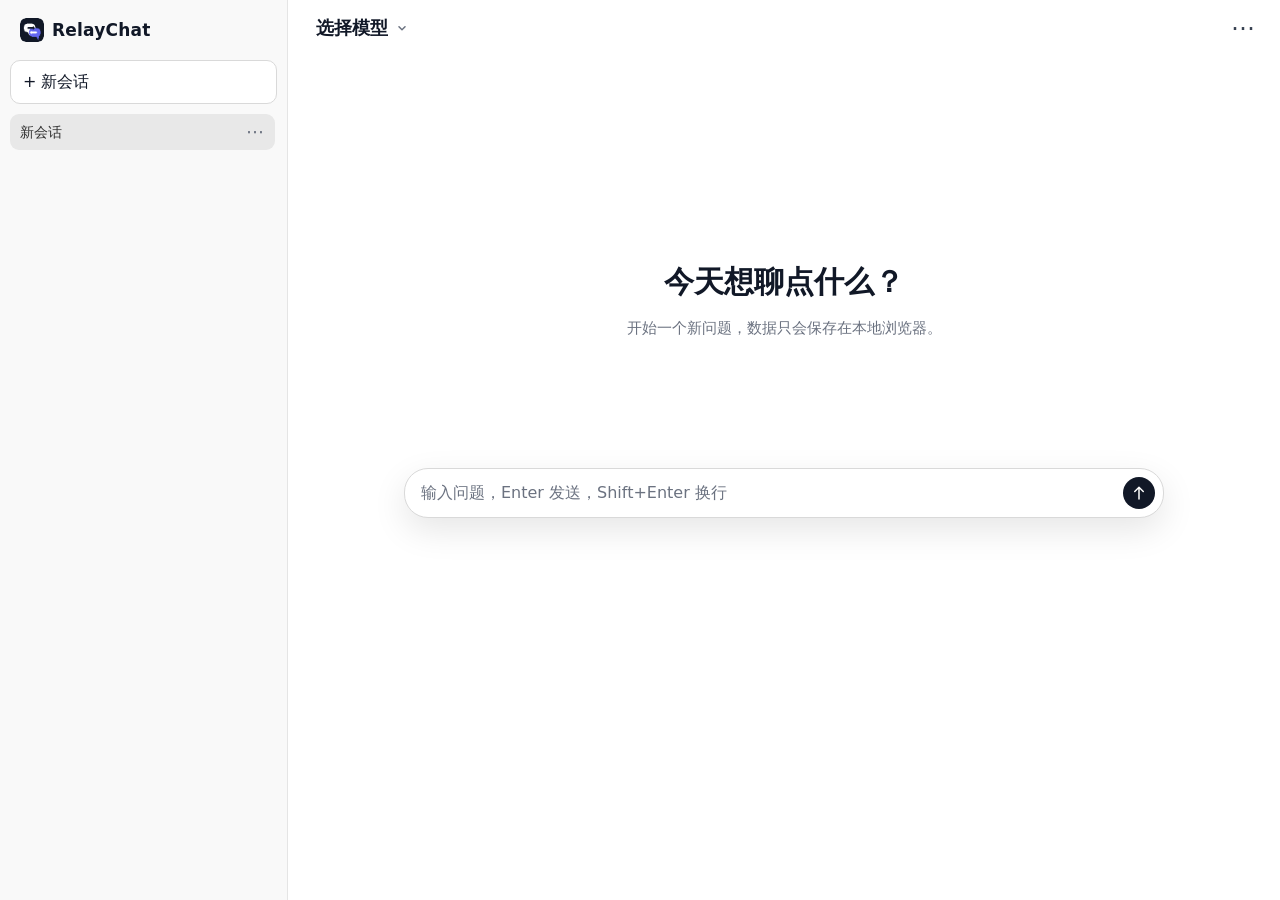
==== static/index.html @ a8218000 "Add account sync storage" ====
<!doctype html>
<html lang="zh-CN">
  <head>
    <meta charset="utf-8" />
    <meta name="viewport" content="width=device-width,initial-scale=1" />
    <title>RelayChat</title>
    <link rel="stylesheet" href="/static/style.css" />
    <link rel="icon" href="/static/favicon.ico" sizes="any" />
  </head>
  <body>
    <aside class="sidebar">
      <div class="brand">
        <img src="/static/favicon.ico" alt="" class="brand-icon" />RelayChat
      </div>
      <button id="newChat">+ 新会话</button>
      <div id="sessions" class="sessions"></div>
    </aside>

    <main class="main">
      <header>
        <div class="model-area">
          <button id="modelSwitcher" class="model-switcher" type="button">
            <span id="modelLabel">选择模型</span
            ><svg
              xmlns="http://www.w3.org/2000/svg"
              width="16"
              height="16"
              viewBox="0 0 16 16"
              aria-hidden="true"
              class="chevron"
            >
              <path
                d="M4.47 6.22a.75.75 0 0 1 1.06 0L8 8.69l2.47-2.47a.75.75 0 1 1 1.06 1.06l-3 3a.75.75 0 0 1-1.06 0l-3-3a.75.75 0 0 1 0-1.06Z"
                fill="currentColor"
              ></path>
            </svg>
          </button>
          <div id="modelMenu" class="model-menu hidden">
            <label
              >模型
              <div class="model-combo">
                <input id="model" placeholder="输入或选择模型" />
                <button
                  id="modelToggle"
                  class="model-combo-toggle"
                  type="button"
                  aria-label="选择模型"
                >
                  <svg
                    xmlns="http://www.w3.org/2000/svg"
                    width="16"
                    height="16"
                    viewBox="0 0 16 16"
                    aria-hidden="true"
                  >
                    <path
                      d="M4.47 6.22a.75.75 0 0 1 1.06 0L8 8.69l2.47-2.47a.75.75 0 1 1 1.06 1.06l-3 3a.75.75 0 0 1-1.06 0l-3-3a.75.75 0 0 1 0-1.06Z"
                      fill="currentColor"
                    ></path>
                  </svg>
                </button>
                <div
                  id="modelOptionsMenu"
                  class="model-combo-menu hidden"
                ></div>
              </div>
            </label>
            <label
              >协议
              <select id="protocol">
                <option value="anthropic">Anthropic</option>
                <option value="openai_chat">OpenAI Chat</option>
                <option value="openai_responses">OpenAI Responses</option>
              </select>
            </label>
          </div>
        </div>
        <div class="header-actions">
          <button
            id="menuToggle"
            class="icon-btn"
            type="button"
            aria-label="更多"
          >
            ⋯
          </button>
          <div id="appMenu" class="app-menu hidden">
            <div class="menu-section settings-panel">
              <div class="menu-title">设置</div>
              <div class="mode-row">
                <span id="accountStatus">未登录，正在本地使用</span>
                <div class="mode-actions">
                  <button id="openLogin" type="button">登录</button>
                  <button id="logoutAccount" class="hidden" type="button">
                    注销
                  </button>
                </div>
              </div>
              <label
                >外观
                <select id="theme">
                  <option value="auto">自动</option>
                  <option value="light">浅色</option>
                  <option value="dark">深色</option>
                </select>
              </label>
              <label
                >API URL
                <div class="url-combo">
                  <input id="baseUrl" placeholder="输入或选择 URL" />
                  <button
                    id="savedBaseUrlToggle"
                    class="url-combo-toggle"
                    type="button"
                    aria-label="选择已保存 URL"
                  >
                    <svg
                      xmlns="http://www.w3.org/2000/svg"
                      width="16"
                      height="16"
                      viewBox="0 0 16 16"
                      aria-hidden="true"
                    >
                      <path
                        d="M4.47 6.22a.75.75 0 0 1 1.06 0L8 8.69l2.47-2.47a.75.75 0 1 1 1.06 1.06l-3 3a.75.75 0 0 1-1.06 0l-3-3a.75.75 0 0 1 0-1.06Z"
                        fill="currentColor"
                      ></path>
                    </svg>
                  </button>
                  <div
                    id="savedBaseUrlMenu"
                    class="url-combo-menu hidden"
                  ></div>
                </div>
              </label>
              <label
                >Token
                <input id="token" type="password" placeholder="sk-..." />
              </label>
              <div class="row">
                <button id="saveSettings" type="button">保存</button>
                <button id="loadModels" type="button">获取模型</button>
                <button id="deleteSavedBaseUrl" type="button">删除 URL</button>
              </div>
              <label
                >模型
                <div class="model-combo">
                  <input id="settingsModel" placeholder="输入或选择模型" />
                  <button
                    id="settingsModelToggle"
                    class="model-combo-toggle"
                    type="button"
                    aria-label="选择模型"
                  >
                    <svg
                      xmlns="http://www.w3.org/2000/svg"
                      width="16"
                      height="16"
                      viewBox="0 0 16 16"
                      aria-hidden="true"
                    >
                      <path
                        d="M4.47 6.22a.75.75 0 0 1 1.06 0L8 8.69l2.47-2.47a.75.75 0 1 1 1.06 1.06l-3 3a.75.75 0 0 1-1.06 0l-3-3a.75.75 0 0 1 0-1.06Z"
                        fill="currentColor"
                      ></path>
                    </svg>
                  </button>
                  <div
                    id="settingsModelOptionsMenu"
                    class="model-combo-menu hidden"
                  ></div>
                </div>
              </label>
              <label
                >协议
                <select id="settingsProtocol">
                  <option value="anthropic">Anthropic</option>
                  <option value="openai_chat">OpenAI Chat</option>
                  <option value="openai_responses">OpenAI Responses</option>
                </select>
              </label>
              <label class="check"
                ><input id="thinking" type="checkbox" /> 开启
                thinking/reasoning</label
              >
              <label
                >Temperature
                <input
                  id="temperature"
                  type="number"
                  min="0"
                  max="2"
                  step="0.1"
                  placeholder="可空"
                />
              </label>
              <label
                >Max tokens
                <input
                  id="maxTokens"
                  type="number"
                  min="1"
                  placeholder="可空"
                />
              </label>
              <label
                >系统提示词
                <textarea
                  id="systemPrompt"
                  rows="1"
                  placeholder="可选"
                ></textarea>
              </label>
            </div>
            <div class="menu-section danger-zone">
              <button id="deleteChat" class="menu-danger" type="button">
                删除当前会话
              </button>
              <button id="deleteAllChats" class="menu-danger" type="button">
                删除全部会话
              </button>
            </div>
          </div>
        </div>
      </header>
      <section id="messages" class="messages"></section>
      <button
        id="scrollBottom"
        class="scroll-bottom hidden"
        type="button"
        aria-label="滚动到底部"
      >
        <svg
          class="send-icon"
          xmlns="http://www.w3.org/2000/svg"
          width="20"
          height="20"
          viewBox="0 0 20 20"
          aria-hidden="true"
        >
          <path
            d="M10 3.5a.75.75 0 0 1 .53.22l4.25 4.25a.75.75 0 1 1-1.06 1.06l-2.97-2.97V16a.75.75 0 0 1-1.5 0V6.06L6.28 9.03a.75.75 0 0 1-1.06-1.06l4.25-4.25A.75.75 0 0 1 10 3.5Z"
            fill="currentColor"
          ></path>
        </svg>
      </button>
      <form id="composer" class="composer">
        <textarea
          id="input"
          rows="1"
          placeholder="输入问题，Enter 发送，Shift+Enter 换行"
        ></textarea>
        <button id="send" type="submit" aria-label="发送">
          <svg
            class="send-icon"
            xmlns="http://www.w3.org/2000/svg"
            width="20"
            height="20"
            viewBox="0 0 20 20"
            aria-hidden="true"
          >
            <path
              d="M10 3.5a.75.75 0 0 1 .53.22l4.25 4.25a.75.75 0 1 1-1.06 1.06l-2.97-2.97V16a.75.75 0 0 1-1.5 0V6.06L6.28 9.03a.75.75 0 0 1-1.06-1.06l4.25-4.25A.75.75 0 0 1 10 3.5Z"
              fill="currentColor"
            ></path>
          </svg>
          <svg
            class="stop-icon"
            xmlns="http://www.w3.org/2000/svg"
            width="20"
            height="20"
            viewBox="0 0 20 20"
            aria-hidden="true"
          >
            <rect
              x="5"
              y="5"
              width="10"
              height="10"
              rx="2"
              fill="currentColor"
            ></rect>
          </svg>
        </button>
      </form>
    </main>
    <div id="authGate" class="gate hidden">
      <div class="gate-panel">
        <h1 id="authTitle">登录</h1>
        <p id="authIntro">登录后可通过账号同步 API 配置和对话记录。</p>
        <label
          >用户名
          <input id="authUsername" autocomplete="username" />
        </label>
        <label
          >密码
          <input
            id="authPassword"
            type="password"
            autocomplete="current-password"
          />
        </label>
        <label id="authPasswordConfirmWrap" class="hidden"
          >确认密码
          <input
            id="authPasswordConfirm"
            type="password"
            autocomplete="new-password"
          />
        </label>
        <div class="gate-actions">
          <button id="cancelLogin" type="button">取消</button>
          <button id="loginButton" type="button">登录</button>
          <button id="registerButton" type="button">注册</button>
          <button id="backToLoginButton" class="hidden" type="button">
            返回登录
          </button>
          <button id="submitRegisterButton" class="hidden" type="button">
            完成注册
          </button>
        </div>
      </div>
    </div>
    <div id="customModal" class="gate hidden">
      <div class="gate-panel modal-panel">
        <h1 id="modalTitle">提示</h1>
        <p id="modalMessage"></p>
        <label id="modalInputWrap" class="hidden"
          >内容
          <input id="modalInput" />
        </label>
        <div class="gate-actions">
          <button id="modalCancel" type="button">取消</button>
          <button id="modalConfirm" type="button">确定</button>
        </div>
      </div>
    </div>
    <div id="toast" class="toast hidden"></div>
    <script src="/static/markdown.js"></script>
    <script src="/static/auth.js"></script>
    <script src="/static/storage-local.js"></script>
    <script src="/static/storage-server.js"></script>
    <script src="/static/app.js"></script>
  </body>
</html>
---- static/style.css ----
* {
  box-sizing: border-box;
}
:root {
  color-scheme: light;
  --bg: #fff;
  --surface: #fff;
  --surface-alt: #f9f9f9;
  --surface-muted: #f3f4f6;
  --surface-muted-hover: #ececec;
  --surface-hover: #f3f4f6;
  --surface-hover-strong: #e3e3e3;
  --surface-active: #e8e8e8;
  --surface-danger: #fee2e2;
  --surface-code: #f7f7f8;
  --surface-thinking: #f6f6f6;
  --text: #111827;
  --text-strong: #111827;
  --text-secondary: #374151;
  --text-muted: #6b7280;
  --text-session: #2f2f2f;
  --text-danger: #b91c1c;
  --text-error: #7f1d1d;
  --text-success: #047857;
  --text-inverse: #fff;
  --border: #e5e5e5;
  --border-subtle: #f0f0f0;
  --border-strong: #d9d9d9;
  --border-focus: #9ca3af;
  --border-quote: #d1d5db;
  --border-thinking: #a3a3a3;
  --shadow-menu: rgba(0, 0, 0, 0.18);
  --shadow-popover: rgba(0, 0, 0, 0.16);
  --shadow-button: rgba(0, 0, 0, 0.14);
  --shadow-composer: rgba(0, 0, 0, 0.1);
  --focus-ring: rgba(156, 163, 175, 0.18);
  --primary: #111827;
  --primary-hover: #374151;
  --disabled-bg: #d1d5db;
  --error-bg: #fef2f2;
  --error-border: #fecaca;
  --scrollbar: #d1d5db;
  --scrollbar-hover: #9ca3af;
}

@media (prefers-color-scheme: dark) {
  :root:not([data-theme]),
  :root[data-theme="auto"] {
    color-scheme: dark;
    --bg: #212121;
    --surface: #2f2f2f;
    --surface-alt: #171717;
    --surface-muted: #303030;
    --surface-muted-hover: #3a3a3a;
    --surface-hover: #2f2f2f;
    --surface-hover-strong: #3a3a3a;
    --surface-active: #343434;
    --surface-danger: #3a1f1f;
    --surface-code: #171717;
    --surface-thinking: #2a2a2a;
    --text: #ececec;
    --text-strong: #f4f4f4;
    --text-secondary: #c5c5c5;
    --text-muted: #a6a6a6;
    --text-session: #d6d6d6;
    --text-danger: #ff8a8a;
    --text-error: #ffb4b4;
    --text-success: #7dd3a8;
    --text-inverse: #171717;
    --border: #303030;
    --border-subtle: #353535;
    --border-strong: #4a4a4a;
    --border-focus: #6b7280;
    --border-quote: #565656;
    --border-thinking: #5f5f5f;
    --shadow-menu: rgba(0, 0, 0, 0.42);
    --shadow-popover: rgba(0, 0, 0, 0.36);
    --shadow-button: rgba(0, 0, 0, 0.38);
    --shadow-composer: rgba(0, 0, 0, 0.32);
    --focus-ring: rgba(107, 114, 128, 0.26);
    --primary: #f4f4f4;
    --primary-hover: #d9d9d9;
    --disabled-bg: #4a4a4a;
    --error-bg: #3a1f1f;
    --error-border: #7f2d2d;
    --scrollbar: #4a4a4a;
    --scrollbar-hover: #6b6b6b;
  }
}

:root[data-theme="dark"] {
  color-scheme: dark;
  --bg: #212121;
  --surface: #2f2f2f;
  --surface-alt: #171717;
  --surface-muted: #303030;
  --surface-muted-hover: #3a3a3a;
  --surface-hover: #2f2f2f;
  --surface-hover-strong: #3a3a3a;
  --surface-active: #343434;
  --surface-danger: #3a1f1f;
  --surface-code: #171717;
  --surface-thinking: #2a2a2a;
  --text: #ececec;
  --text-strong: #f4f4f4;
  --text-secondary: #c5c5c5;
  --text-muted: #a6a6a6;
  --text-session: #d6d6d6;
  --text-danger: #ff8a8a;
  --text-error: #ffb4b4;
  --text-success: #7dd3a8;
  --text-inverse: #171717;
  --border: #303030;
  --border-subtle: #353535;
  --border-strong: #4a4a4a;
  --border-focus: #6b7280;
  --border-quote: #565656;
  --border-thinking: #5f5f5f;
  --shadow-menu: rgba(0, 0, 0, 0.42);
  --shadow-popover: rgba(0, 0, 0, 0.36);
  --shadow-button: rgba(0, 0, 0, 0.38);
  --shadow-composer: rgba(0, 0, 0, 0.32);
  --focus-ring: rgba(107, 114, 128, 0.26);
  --primary: #f4f4f4;
  --primary-hover: #d9d9d9;
  --disabled-bg: #4a4a4a;
  --error-bg: #3a1f1f;
  --error-border: #7f2d2d;
  --scrollbar: #4a4a4a;
  --scrollbar-hover: #6b6b6b;
}

:root[data-theme="light"] {
  color-scheme: light;
}

html,
body {
  height: 100%;
}
body {
  margin: 0;
  height: 100vh;
  display: flex;
  font-family:
    ui-sans-serif,
    system-ui,
    -apple-system,
    BlinkMacSystemFont,
    "Segoe UI",
    Arial,
    "Noto Sans SC",
    sans-serif;
  background: var(--bg);
  color: var(--text);
}
.sidebar {
  width: 288px;
  background: var(--surface-alt);
  color: var(--text);
  padding: 10px;
  display: flex;
  flex-direction: column;
  gap: 10px;
  overflow: hidden;
  border-right: 1px solid var(--border);
}
.brand {
  height: 40px;
  display: flex;
  align-items: center;
  gap: 8px;
  padding: 0 10px;
  font-weight: 650;
  font-size: 17px;
  letter-spacing: 0.2px;
}
.brand-icon {
  width: 24px;
  height: 24px;
  border-radius: 6px;
  flex: 0 0 auto;
}
button,
select,
input,
textarea {
  font: inherit;
  color: inherit;
}
button {
  border: 0;
  border-radius: 10px;
  background: var(--surface-muted-hover);
  color: var(--text);
  padding: 10px 12px;
  cursor: pointer;
  transition:
    background 0.15s,
    transform 0.05s;
}
button:hover {
  background: var(--surface-hover-strong);
}
button:active {
  transform: scale(0.99);
}
#newChat {
  width: 100%;
  height: 44px;
  text-align: left;
  background: var(--surface);
  border: 1px solid var(--border-strong);
}
#newChat:hover {
  background: var(--surface-hover);
}
.sessions {
  flex: 1;
  min-height: 120px;
  overflow: auto;
  display: flex;
  flex-direction: column;
  gap: 2px;
  padding-right: 2px;
}
.session {
  height: 36px;
  padding: 0 6px 0 10px;
  border-radius: 9px;
  color: var(--text-session);
  cursor: pointer;
  font-size: 14px;
  display: flex;
  align-items: center;
  gap: 4px;
  position: relative;
}
.session:hover {
  background: var(--surface-hover);
}
.session.active {
  background: var(--surface-active);
}
.session-title {
  flex: 1;
  min-width: 0;
  white-space: nowrap;
  overflow: hidden;
  text-overflow: ellipsis;
  line-height: 36px;
}
.session-more {
  opacity: 0;
  width: 28px;
  height: 28px;
  border-radius: 8px;
  background: transparent;
  padding: 0;
  display: flex;
  align-items: center;
  justify-content: center;
  font-size: 18px;
  line-height: 1;
  color: var(--text-muted);
  flex: 0 0 auto;
}
.session:hover .session-more,
.session.active .session-more,
.session-more:focus {
  opacity: 1;
}
.session-more:hover {
  background: var(--surface-muted-hover);
}
.session-menu {
  position: absolute;
  right: 6px;
  top: 32px;
  min-width: 132px;
  background: var(--surface);
  border: 1px solid var(--border);
  border-radius: 12px;
  box-shadow: 0 12px 34px var(--shadow-popover);
  padding: 6px;
  z-index: 30;
}
.session-menu button {
  display: block;
  width: 100%;
  text-align: left;
  background: transparent;
  border-radius: 8px;
  padding: 9px 10px;
  font-size: 14px;
}
.session-menu button:hover {
  background: var(--surface-muted);
}
.session-menu .danger-item {
  color: var(--text-danger);
}
.session-menu .danger-item:hover {
  background: var(--surface-danger);
}
.main {
  flex: 1;
  min-width: 0;
  display: flex;
  flex-direction: column;
  background: var(--surface);
  position: relative;
}
header {
  height: 56px;
  display: flex;
  align-items: center;
  justify-content: space-between;
  gap: 8px;
  padding: 8px 18px;
  background: var(--surface);
  position: relative;
  z-index: 5;
}
.model-area {
  position: relative;
  min-width: 0;
  max-width: min(620px, calc(100% - 70px));
}
.model-switcher {
  max-width: 100%;
  display: flex;
  align-items: center;
  gap: 6px;
  background: transparent;
  color: var(--text-strong);
  font-size: 18px;
  font-weight: 600;
  padding: 8px 10px;
  border-radius: 10px;
  text-align: left;
  line-height: 24px;
}
.model-switcher:hover {
  background: var(--surface-muted);
}
.model-switcher #modelLabel {
  overflow: hidden;
  text-overflow: ellipsis;
  white-space: nowrap;
}
.chevron {
  width: 16px;
  height: 16px;
  color: var(--text-muted);
  display: block;
  flex: 0 0 auto;
}
.header-actions {
  position: relative;
}
.icon-btn {
  width: 38px;
  height: 38px;
  border-radius: 50%;
  display: flex;
  align-items: center;
  justify-content: center;
  background: transparent;
  font-size: 24px;
  line-height: 1;
  color: var(--text-secondary);
  padding: 0;
}
.icon-btn:hover {
  background: var(--surface-muted);
}
.hidden {
  display: none !important;
}
.toast {
  position: fixed;
  left: 50%;
  top: 18px;
  transform: translateX(-50%);
  z-index: 100;
  background: var(--primary);
  color: var(--text-inverse);
  border-radius: 999px;
  padding: 9px 14px;
  font-size: 14px;
  box-shadow: 0 10px 30px var(--shadow-menu);
  pointer-events: none;
}
.gate {
  position: fixed;
  inset: 0;
  z-index: 80;
  display: flex;
  align-items: center;
  justify-content: center;
  padding: 20px;
  background: rgba(0, 0, 0, 0.24);
}
.gate-panel {
  width: min(420px, 100%);
  background: var(--surface);
  color: var(--text);
  border: 1px solid var(--border);
  border-radius: 12px;
  box-shadow: 0 18px 55px var(--shadow-menu);
  padding: 22px;
}
.gate-panel h1 {
  margin: 0 0 8px;
  font-size: 22px;
  line-height: 1.25;
}
.gate-panel p {
  margin: 0 0 16px;
  color: var(--text-muted);
  line-height: 1.5;
}
.gate-panel label {
  display: block;
  margin: 12px 0 0;
  color: var(--text-muted);
  font-size: 12px;
}
.gate-panel input {
  width: 100%;
  margin-top: 5px;
  border: 1px solid var(--border-strong);
  background: var(--surface);
  color: var(--text);
  border-radius: 10px;
  padding: 10px;
  outline: none;
}
.gate-actions {
  display: flex;
  gap: 10px;
  margin-top: 16px;
}
.gate-actions button {
  flex: 1;
}
.model-menu {
  position: absolute;
  left: 0;
  top: 46px;
  width: min(360px, calc(100vw - 28px));
  background: var(--surface);
  border: 1px solid var(--border);
  border-radius: 16px;
  box-shadow: 0 18px 55px var(--shadow-menu);
  padding: 16px;
  z-index: 20;
}
.model-menu label {
  display: block;
  margin: 0 0 12px;
  color: var(--text-muted);
  font-size: 12px;
}
.model-menu label:last-child {
  margin-bottom: 0;
}
.model-menu input,
.model-menu select {
  width: 100%;
  margin-top: 5px;
  border: 1px solid var(--border-strong);
  background: var(--surface);
  color: var(--text);
  border-radius: 10px;
  padding: 9px 10px;
  outline: none;
}
.model-menu input:focus,
.model-menu select:focus {
  border-color: var(--border-focus);
  box-shadow: 0 0 0 2px var(--focus-ring);
}
.app-menu {
  position: absolute;
  right: 0;
  top: 46px;
  width: min(380px, calc(100vw - 28px));
  max-height: calc(100vh - 80px);
  overflow: auto;
  background: var(--surface);
  border: 1px solid var(--border);
  border-radius: 16px;
  box-shadow: 0 18px 55px var(--shadow-menu);
  padding: 10px;
  z-index: 20;
}
.menu-section {
  padding: 8px;
  border-bottom: 1px solid var(--border-subtle);
}
.menu-section:last-child {
  border-bottom: 0;
}
.menu-title {
  font-size: 12px;
  font-weight: 700;
  color: var(--text-muted);
  margin: 2px 0 8px 2px;
}
.app-menu label {
  display: block;
  margin: 10px 0 4px;
  color: var(--text-muted);
  font-size: 12px;
}
.app-menu input,
.app-menu select,
.app-menu textarea {
  width: 100%;
  margin-top: 5px;
  border: 1px solid var(--border-strong);
  background: var(--surface);
  color: var(--text);
  border-radius: 10px;
  padding: 9px 10px;
  outline: none;
}
.app-menu input:focus,
.app-menu select:focus,
.app-menu textarea:focus {
  border-color: var(--border-focus);
  box-shadow: 0 0 0 2px var(--focus-ring);
}
.app-menu textarea {
  resize: vertical;
}
.url-combo,
.model-combo {
  position: relative;
  margin-top: 5px;
}
.app-menu .url-combo input,
.app-menu .model-combo input,
.model-menu .model-combo input {
  margin-top: 0;
  padding-right: 42px;
}
.url-combo-toggle,
.model-combo-toggle {
  position: absolute;
  right: 1px;
  top: 1px;
  bottom: 1px;
  width: 36px;
  height: auto;
  padding: 0;
  border-left: 1px solid var(--border);
  border-radius: 0 9px 9px 0;
  background: transparent;
  color: var(--text-muted);
  display: flex;
  align-items: center;
  justify-content: center;
}
.url-combo-toggle:hover,
.model-combo-toggle:hover {
  background: var(--surface-muted);
  color: var(--text);
}
.url-combo-toggle svg,
.model-combo-toggle svg {
  width: 16px;
  height: 16px;
  display: block;
}
.url-combo-menu,
.model-combo-menu {
  position: absolute;
  left: 0;
  right: 0;
  top: calc(100% + 6px);
  max-height: 220px;
  overflow: auto;
  background: var(--surface);
  border: 1px solid var(--border);
  border-radius: 12px;
  box-shadow: 0 12px 34px var(--shadow-popover);
  padding: 6px;
  z-index: 35;
}
.url-combo-item,
.model-combo-item {
  display: block;
  width: 100%;
  background: transparent;
  border-radius: 8px;
  padding: 9px 10px;
  text-align: left;
  font-size: 13px;
  line-height: 1.35;
  overflow: hidden;
  text-overflow: ellipsis;
  white-space: nowrap;
}
.url-combo-item:hover,
.model-combo-item:hover {
  background: var(--surface-muted);
}
.url-combo-empty,
.model-combo-empty {
  padding: 10px;
  color: var(--text-muted);
  font-size: 13px;
}
.app-menu .check {
  display: flex;
  align-items: center;
  gap: 8px;
  color: var(--text-secondary);
}
.app-menu .check input {
  width: auto;
  margin: 0;
}
.row {
  display: flex;
  gap: 8px;
  margin: 8px 0;
}
.row button {
  flex: 1;
  font-size: 13px;
  padding: 9px;
}
.mode-row {
  display: flex;
  align-items: center;
  justify-content: space-between;
  gap: 10px;
  padding: 8px 0 4px;
  color: var(--text-muted);
  font-size: 13px;
}
.mode-actions {
  display: flex;
  gap: 6px;
  flex: 0 0 auto;
}
.mode-row button {
  flex: 0 0 auto;
  padding: 7px 10px;
  font-size: 12px;
}
.danger-zone {
  display: flex;
  flex-direction: column;
  gap: 6px;
}
.menu-danger {
  width: 100%;
  background: transparent;
  color: var(--text-danger);
  text-align: left;
}
.menu-danger:hover {
  background: var(--surface-danger);
}
.messages {
  flex: 1;
  overflow: auto;
  padding: 24px 16px 160px;
  scroll-behavior: smooth;
}
.messages:has(.muted) {
  display: flex;
  align-items: center;
  justify-content: center;
}
.muted {
  max-width: 720px;
  margin: 12vh auto 0;
  text-align: center;
  color: var(--text-muted);
  font-size: 15px;
}
.muted:before {
  content: "今天想聊点什么？";
  display: block;
  color: var(--text);
  font-size: 30px;
  font-weight: 600;
  margin-bottom: 16px;
}
.msg {
  max-width: 760px;
  margin: 0 auto 22px;
  line-height: 1.72;
  overflow-wrap: anywhere;
  font-size: 16px;
}
.msg.user {
  display: flex;
  justify-content: flex-end;
  white-space: pre-wrap;
}
.msg.user .content {
  max-width: min(620px, 80%);
  background: var(--surface-muted);
  border-radius: 22px;
  padding: 10px 16px;
  color: var(--text);
}
.msg.assistant {
  color: var(--text);
}
.role {
  display: none;
}
.msg.assistant .content {
  padding: 0 2px;
  white-space: normal;
}
.msg.assistant .content > *:first-child,
.thinking > *:first-child {
  margin-top: 0;
}
.msg.assistant .content > *:last-child,
.thinking > *:last-child {
  margin-bottom: 0;
}
.msg.assistant .content p,
.thinking p {
  margin: 0 0 0.65em;
}
.msg.assistant .content ul,
.msg.assistant .content ol,
.thinking ul,
.thinking ol {
  margin: 0.35em 0 0.65em;
  padding-left: 1.45em;
}
.msg.assistant .content li,
.thinking li {
  margin: 0.15em 0;
}
.msg.assistant .content h1,
.msg.assistant .content h2,
.msg.assistant .content h3,
.msg.assistant .content h4,
.msg.assistant .content h5,
.msg.assistant .content h6,
.thinking h1,
.thinking h2,
.thinking h3,
.thinking h4,
.thinking h5,
.thinking h6 {
  margin: 0.85em 0 0.35em;
  line-height: 1.35;
}
.msg.assistant .content .code-block,
.thinking .code-block {
  position: relative;
  margin: 0.75em 0;
  background: var(--surface-code);
  border: 1px solid var(--border);
  border-radius: 12px;
}
.msg.assistant .content pre,
.thinking pre {
  margin: 0;
  padding: 14px 52px 14px 16px;
  overflow: auto;
  line-height: 1.55;
  white-space: pre;
}
.copy-code {
  position: absolute;
  top: 8px;
  right: 8px;
  z-index: 1;
  width: 32px;
  height: 32px;
  display: flex;
  align-items: center;
  justify-content: center;
  padding: 0;
  border-radius: 8px;
  background: transparent;
  color: var(--text-muted);
}
.copy-code:hover {
  background: var(--surface-muted-hover);
  color: var(--text);
}
.copy-code.copied {
  color: var(--text-success);
}
.copy-code .icon-md {
  width: 20px;
  height: 20px;
  display: block;
}
.msg.assistant .content code,
.thinking code {
  font-family: ui-monospace, SFMono-Regular, Menlo, Consolas, monospace;
  font-size: 0.92em;
}
.msg.assistant .content pre code,
.thinking pre code {
  display: block;
  background: transparent;
  padding: 0;
  border-radius: 0;
  white-space: inherit;
}
.msg.assistant .content :not(pre) > code,
.thinking :not(pre) > code {
  background: var(--surface-muted);
  border-radius: 4px;
  padding: 0.12em 0.3em;
}
.msg.assistant .content blockquote,
.thinking blockquote {
  margin: 0.45em 0 0.65em;
  padding-left: 12px;
  border-left: 3px solid var(--border-quote);
  color: var(--text-muted);
}
.msg.assistant .content hr,
.thinking hr {
  height: 1px;
  margin: 1.1em 0;
  border: 0;
  background: var(--border);
}
.thinking {
  margin: 0 0 12px 0;
  border-left: 3px solid var(--border-thinking);
  padding: 9px 12px;
  color: var(--text-muted);
  background: var(--surface-thinking);
  border-radius: 8px;
  font-size: 14px;
  line-height: 1.55;
  white-space: normal;
}
.thinking:empty {
  display: none;
}
.content:empty:after {
  content: "正在思考…";
  opacity: 0.55;
}
.main.empty-chat .messages {
  padding-bottom: 260px;
  display: flex;
  align-items: center;
  justify-content: center;
}
.main.empty-chat .muted {
  margin: -120px auto 0;
}
.main.empty-chat .composer {
  bottom: auto;
  top: 50%;
  transform: translate(-50%, 18px);
}
.main.empty-chat .scroll-bottom {
  display: none !important;
}
.scroll-bottom {
  position: absolute;
  left: 50%;
  bottom: 96px;
  transform: translateX(-50%);
  z-index: 4;
  width: 36px;
  height: 36px;
  display: flex;
  align-items: center;
  justify-content: center;
  padding: 0;
  border: 1px solid var(--border-strong);
  border-radius: 50%;
  background: var(--surface);
  color: var(--text-secondary);
  box-shadow: 0 8px 24px var(--shadow-button);
}
.scroll-bottom:hover {
  background: var(--surface-muted);
}
.scroll-bottom:active {
  transform: translateX(-50%) scale(0.99);
}
.scroll-bottom svg {
  width: 20px;
  height: 20px;
  transform: rotate(180deg);
}
.composer {
  position: absolute;
  left: 50%;
  bottom: 22px;
  transform: translateX(-50%);
  width: min(760px, calc(100% - 32px));
  display: flex;
  gap: 10px;
  align-items: center;
  background: var(--surface);
  border: 1px solid var(--border-strong);
  border-radius: 24px;
  padding: 8px 8px 8px 16px;
  box-shadow: 0 12px 34px var(--shadow-composer);
}
.composer textarea {
  flex: 1;
  min-height: 24px;
  height: 24px;
  max-height: 33vh;
  resize: none;
  border: 0;
  outline: none;
  background: transparent;
  color: var(--text);
  padding: 0;
  line-height: 24px;
  display: block;
  align-self: center;
}
.composer textarea::placeholder {
  color: var(--text-muted);
}
.composer button {
  width: 32px;
  height: 32px;
  border-radius: 50%;
  padding: 0;
  background: var(--primary);
  color: var(--text-inverse);
  font-size: 0;
  position: relative;
  flex: 0 0 auto;
}
.composer button:hover {
  background: var(--primary-hover);
}
.composer button svg {
  position: absolute;
  inset: 0;
  margin: auto;
  width: 20px;
  height: 20px;
}
.composer button .stop-icon {
  display: none;
}
.composer button.stop {
  background: var(--primary);
  color: var(--text-inverse);
}
.composer button.stop .send-icon {
  display: none;
}
.composer button.stop .stop-icon {
  display: block;
  width: 20px;
  height: 20px;
}
.composer button:disabled {
  background: var(--disabled-bg);
  color: var(--text-muted);
  cursor: not-allowed;
}
.error {
  max-width: 760px;
  margin: 0 auto 16px;
  color: var(--text-error);
  background: var(--error-bg);
  border: 1px solid var(--error-border);
  padding: 12px 14px;
  border-radius: 12px;
}
::-webkit-scrollbar {
  width: 9px;
  height: 9px;
}
::-webkit-scrollbar-thumb {
  background: var(--scrollbar);
  border-radius: 999px;
}
::-webkit-scrollbar-thumb:hover {
  background: var(--scrollbar-hover);
}
@media (max-width: 820px) {
  body {
    display: block;
  }
  .sidebar {
    position: relative;
    width: 100%;
    height: 34vh;
    border-right: 0;
    border-bottom: 1px solid var(--border);
  }
  .main {
    height: 66vh;
  }
  .messages {
    padding: 16px 12px 130px;
  }
  .msg {
    max-width: 100%;
  }
  .composer {
    bottom: 12px;
    width: calc(100% - 20px);
  }
  header {
    padding: 6px 10px;
  }
  .model-switcher {
    font-size: 16px;
  }
  .muted:before {
    font-size: 24px;
  }
}
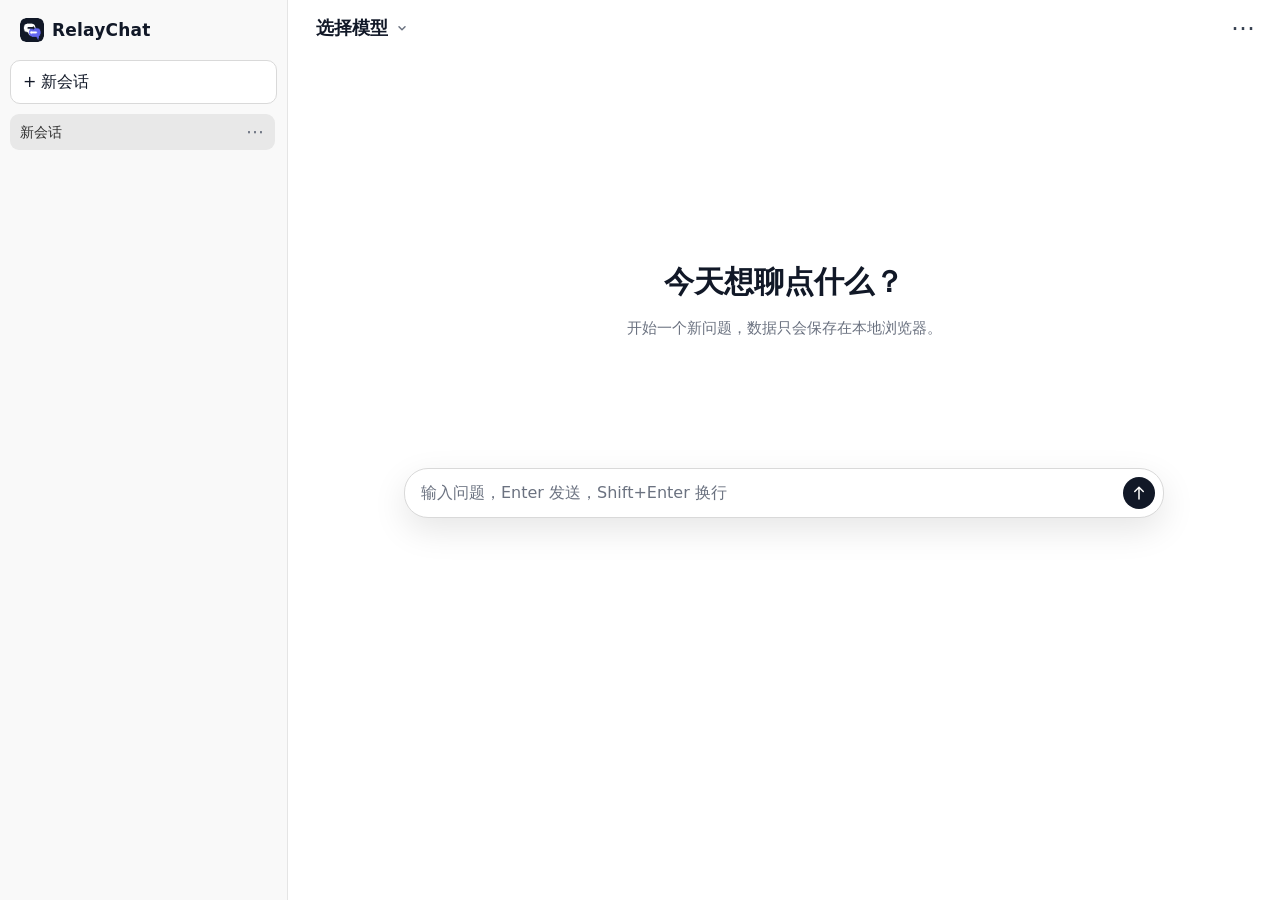
==== commit d0a79186: "Update thinking protocol handling" ====
--- a/static/index.html
+++ b/static/index.html
@@ -11,13 +11,56 @@
     <aside class="sidebar">
       <div class="brand">
         <img src="/static/favicon.ico" alt="" class="brand-icon" />RelayChat
+        <button
+          id="sidebarClose"
+          class="sidebar-close"
+          type="button"
+          aria-label="关闭侧边栏"
+        >
+          <svg
+            xmlns="http://www.w3.org/2000/svg"
+            width="18"
+            height="18"
+            viewBox="0 0 18 18"
+            aria-hidden="true"
+          >
+            <path
+              d="M4.72 3.66a.75.75 0 0 0-1.06 1.06L7.94 9l-4.28 4.28a.75.75 0 1 0 1.06 1.06L9 10.06l4.28 4.28a.75.75 0 1 0 1.06-1.06L10.06 9l4.28-4.28a.75.75 0 0 0-1.06-1.06L9 7.94 4.72 3.66Z"
+              fill="currentColor"
+            ></path>
+          </svg>
+        </button>
       </div>
       <button id="newChat">+ 新会话</button>
       <div id="sessions" class="sessions"></div>
     </aside>
+    <div id="sidebarOverlay" class="sidebar-overlay"></div>
 
     <main class="main">
       <header>
+        <div class="mobile-nav">
+          <button
+            id="sidebarToggle"
+            class="mobile-sidebar-toggle"
+            type="button"
+            aria-label="打开侧边栏"
+          >
+            <svg
+              xmlns="http://www.w3.org/2000/svg"
+              width="20"
+              height="20"
+              viewBox="0 0 20 20"
+              aria-hidden="true"
+            >
+              <path
+                d="M3 5.75A.75.75 0 0 1 3.75 5h12.5a.75.75 0 0 1 0 1.5H3.75A.75.75 0 0 1 3 5.75Zm0 4.25a.75.75 0 0 1 .75-.75h12.5a.75.75 0 0 1 0 1.5H3.75A.75.75 0 0 1 3 10Zm.75 3.5a.75.75 0 0 0 0 1.5h12.5a.75.75 0 0 0 0-1.5H3.75Z"
+                fill="currentColor"
+              ></path>
+            </svg>
+          </button>
+          <img src="/static/favicon.ico" alt="" class="mobile-brand-icon" />
+          <span class="mobile-brand-title">RelayChat</span>
+        </div>
         <div class="model-area">
           <button id="modelSwitcher" class="model-switcher" type="button">
             <span id="modelLabel">选择模型</span
@@ -85,7 +128,7 @@
             ⋯
           </button>
           <div id="appMenu" class="app-menu hidden">
-            <div class="menu-section settings-panel">
+            <div class="menu-section">
               <div class="menu-title">设置</div>
               <div class="mode-row">
                 <span id="accountStatus">未登录，正在本地使用</span>
@@ -179,10 +222,11 @@
                   <option value="openai_responses">OpenAI Responses</option>
                 </select>
               </label>
-              <label class="check"
-                ><input id="thinking" type="checkbox" /> 开启
-                thinking/reasoning</label
-              >
+              <label class="toggle-setting">
+                <span>开启 thinking/reasoning</span>
+                <input id="thinking" type="checkbox" />
+                <span class="toggle-switch" aria-hidden="true"></span>
+              </label>
               <label
                 >Temperature
                 <input
@@ -322,7 +366,7 @@
       </div>
     </div>
     <div id="customModal" class="gate hidden">
-      <div class="gate-panel modal-panel">
+      <div class="gate-panel">
         <h1 id="modalTitle">提示</h1>
         <p id="modalMessage"></p>
         <label id="modalInputWrap" class="hidden"
--- a/static/style.css
+++ b/static/style.css
@@ -141,6 +141,7 @@
 body {
   margin: 0;
   height: 100vh;
+  height: 100dvh;
   display: flex;
   font-family:
     ui-sans-serif,
@@ -165,6 +166,9 @@
   overflow: hidden;
   border-right: 1px solid var(--border);
 }
+.sidebar-overlay {
+  display: none;
+}
 .brand {
   height: 40px;
   display: flex;
@@ -174,6 +178,9 @@
   font-weight: 650;
   font-size: 17px;
   letter-spacing: 0.2px;
+}
+.sidebar-close {
+  display: none;
 }
 .brand-icon {
   width: 24px;
@@ -310,6 +317,9 @@
   flex-direction: column;
   background: var(--surface);
   position: relative;
+}
+.mobile-nav {
+  display: none;
 }
 header {
   height: 56px;
@@ -374,6 +384,31 @@
 }
 .icon-btn:hover {
   background: var(--surface-muted);
+}
+.mobile-sidebar-toggle {
+  width: 38px;
+  height: 38px;
+  border-radius: 10px;
+  background: transparent;
+  color: var(--text-secondary);
+  padding: 0;
+  display: flex;
+  align-items: center;
+  justify-content: center;
+}
+.mobile-sidebar-toggle:hover {
+  background: var(--surface-muted);
+}
+.mobile-brand-icon {
+  width: 24px;
+  height: 24px;
+  border-radius: 6px;
+  flex: 0 0 auto;
+}
+.mobile-brand-title {
+  font-weight: 650;
+  font-size: 17px;
+  color: var(--text-strong);
 }
 .hidden {
   display: none !important;
@@ -614,15 +649,55 @@
   color: var(--text-muted);
   font-size: 13px;
 }
-.app-menu .check {
-  display: flex;
-  align-items: center;
-  gap: 8px;
+.app-menu .toggle-setting {
+  min-height: 40px;
+  display: flex;
+  align-items: center;
+  justify-content: space-between;
+  gap: 12px;
   color: var(--text-secondary);
-}
-.app-menu .check input {
-  width: auto;
-  margin: 0;
+  font-size: 14px;
+  cursor: pointer;
+  user-select: none;
+}
+.app-menu .toggle-setting input {
+  position: absolute;
+  opacity: 0;
+  pointer-events: none;
+}
+.toggle-switch {
+  position: relative;
+  width: 46px;
+  height: 26px;
+  border-radius: 999px;
+  background: var(--surface-muted-hover);
+  border: 1px solid var(--border-strong);
+  flex: 0 0 auto;
+  transition:
+    background 0.15s,
+    border-color 0.15s;
+}
+.toggle-switch::after {
+  content: "";
+  position: absolute;
+  top: 3px;
+  left: 3px;
+  width: 18px;
+  height: 18px;
+  border-radius: 50%;
+  background: var(--surface);
+  box-shadow: 0 1px 4px var(--shadow-button);
+  transition: transform 0.15s;
+}
+.toggle-setting input:checked + .toggle-switch {
+  background: var(--primary);
+  border-color: var(--primary);
+}
+.toggle-setting input:checked + .toggle-switch::after {
+  transform: translateX(20px);
+}
+.toggle-setting input:focus-visible + .toggle-switch {
+  box-shadow: 0 0 0 2px var(--focus-ring);
 }
 .row {
   display: flex;
@@ -996,17 +1071,63 @@
 }
 @media (max-width: 820px) {
   body {
+    display: flex;
+    height: 100dvh;
+    overflow: hidden;
+  }
+  .sidebar {
+    position: fixed;
+    left: 0;
+    top: 0;
+    bottom: 0;
+    z-index: 60;
+    width: min(320px, 84vw);
+    height: 100dvh;
+    border-right: 1px solid var(--border);
+    border-bottom: 0;
+    box-shadow: 14px 0 38px var(--shadow-menu);
+    transform: translateX(-100%);
+    transition: transform 0.18s ease;
+  }
+  body.sidebar-open .sidebar {
+    transform: translateX(0);
+  }
+  .brand {
+    justify-content: space-between;
+  }
+  .sidebar-close {
+    width: 32px;
+    height: 32px;
+    border-radius: 8px;
+    padding: 0;
+    background: transparent;
+    color: var(--text-muted);
+    display: flex;
+    align-items: center;
+    justify-content: center;
+    margin-left: auto;
+  }
+  .sidebar-close:hover {
+    background: var(--surface-muted-hover);
+    color: var(--text);
+  }
+  .sidebar-overlay {
+    position: fixed;
+    inset: 0;
+    z-index: 50;
     display: block;
-  }
-  .sidebar {
-    position: relative;
+    background: rgba(0, 0, 0, 0.32);
+    opacity: 0;
+    pointer-events: none;
+    transition: opacity 0.18s ease;
+  }
+  body.sidebar-open .sidebar-overlay {
+    opacity: 1;
+    pointer-events: auto;
+  }
+  .main {
     width: 100%;
-    height: 34vh;
-    border-right: 0;
-    border-bottom: 1px solid var(--border);
-  }
-  .main {
-    height: 66vh;
+    height: 100dvh;
   }
   .messages {
     padding: 16px 12px 130px;
@@ -1015,11 +1136,38 @@
     max-width: 100%;
   }
   .composer {
-    bottom: 12px;
+    bottom: calc(12px + env(safe-area-inset-bottom));
     width: calc(100% - 20px);
   }
   header {
-    padding: 6px 10px;
+    height: 50px;
+    min-height: 50px;
+    flex-wrap: nowrap;
+    padding: 4px 10px;
+    gap: 6px;
+  }
+  .mobile-nav {
+    display: flex;
+    align-items: center;
+    gap: 8px;
+    height: 38px;
+    flex: 1 1 auto;
+  }
+  .header-actions {
+    flex: 0 0 auto;
+    order: 1;
+  }
+  .app-menu {
+    position: fixed;
+    left: 10px;
+    right: 10px;
+    top: 50px;
+    width: auto;
+    max-height: calc(100dvh - 82px - env(safe-area-inset-bottom));
+    border-radius: 12px;
+  }
+  .model-area {
+    display: none;
   }
   .model-switcher {
     font-size: 16px;
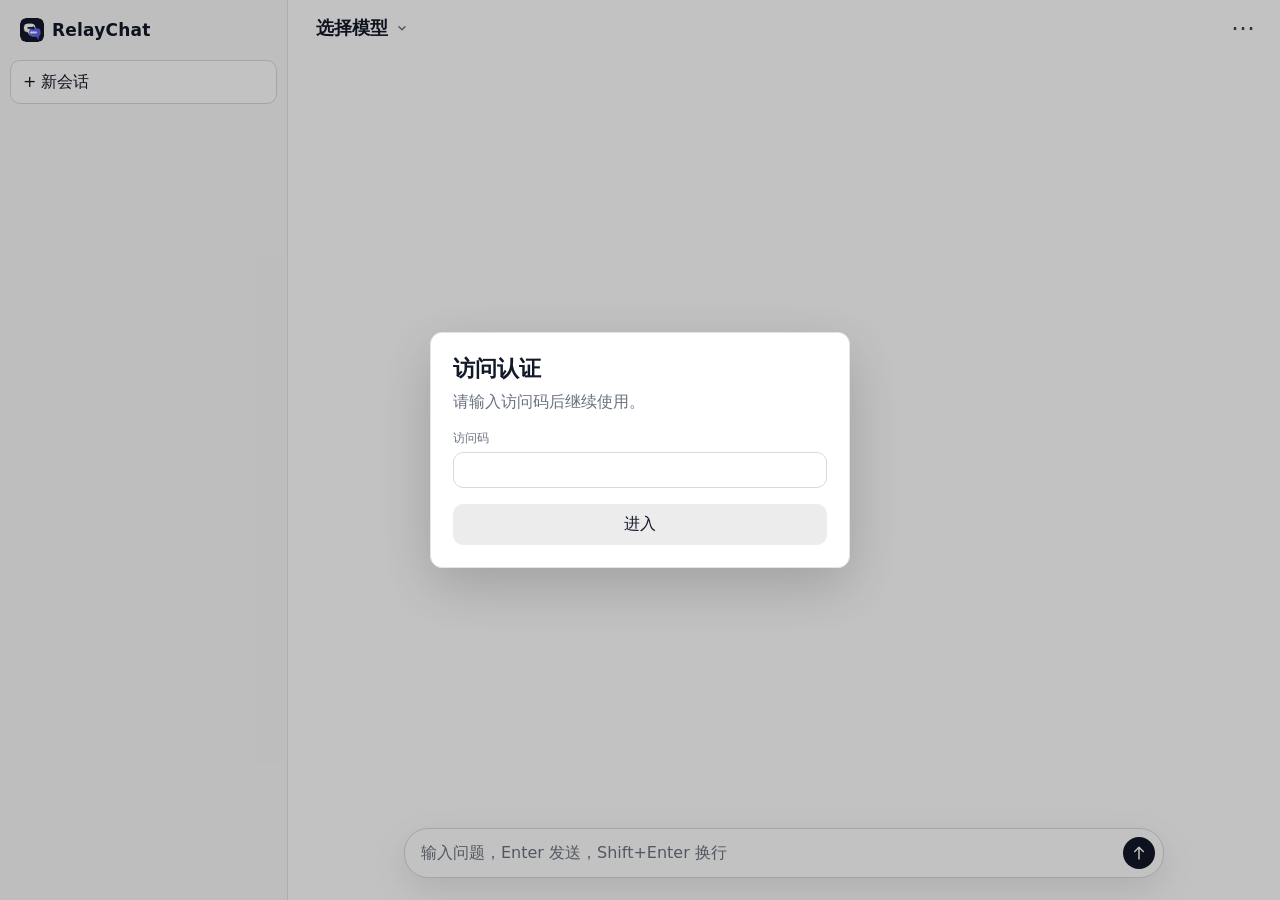
==== commit f699fe8e: "Add access code authentication" ====
--- a/static/index.html
+++ b/static/index.html
@@ -352,6 +352,10 @@
             autocomplete="new-password"
           />
         </label>
+        <label id="authRegistrationCodeWrap" class="hidden"
+          >注册码
+          <input id="authRegistrationCode" autocomplete="off" />
+        </label>
         <div class="gate-actions">
           <button id="cancelLogin" type="button">取消</button>
           <button id="loginButton" type="button">登录</button>
@@ -369,8 +373,8 @@
       <div class="gate-panel">
         <h1 id="modalTitle">提示</h1>
         <p id="modalMessage"></p>
-        <label id="modalInputWrap" class="hidden"
-          >内容
+        <label id="modalInputWrap" class="hidden">
+          <span id="modalInputLabel">内容</span>
           <input id="modalInput" />
         </label>
         <div class="gate-actions">
